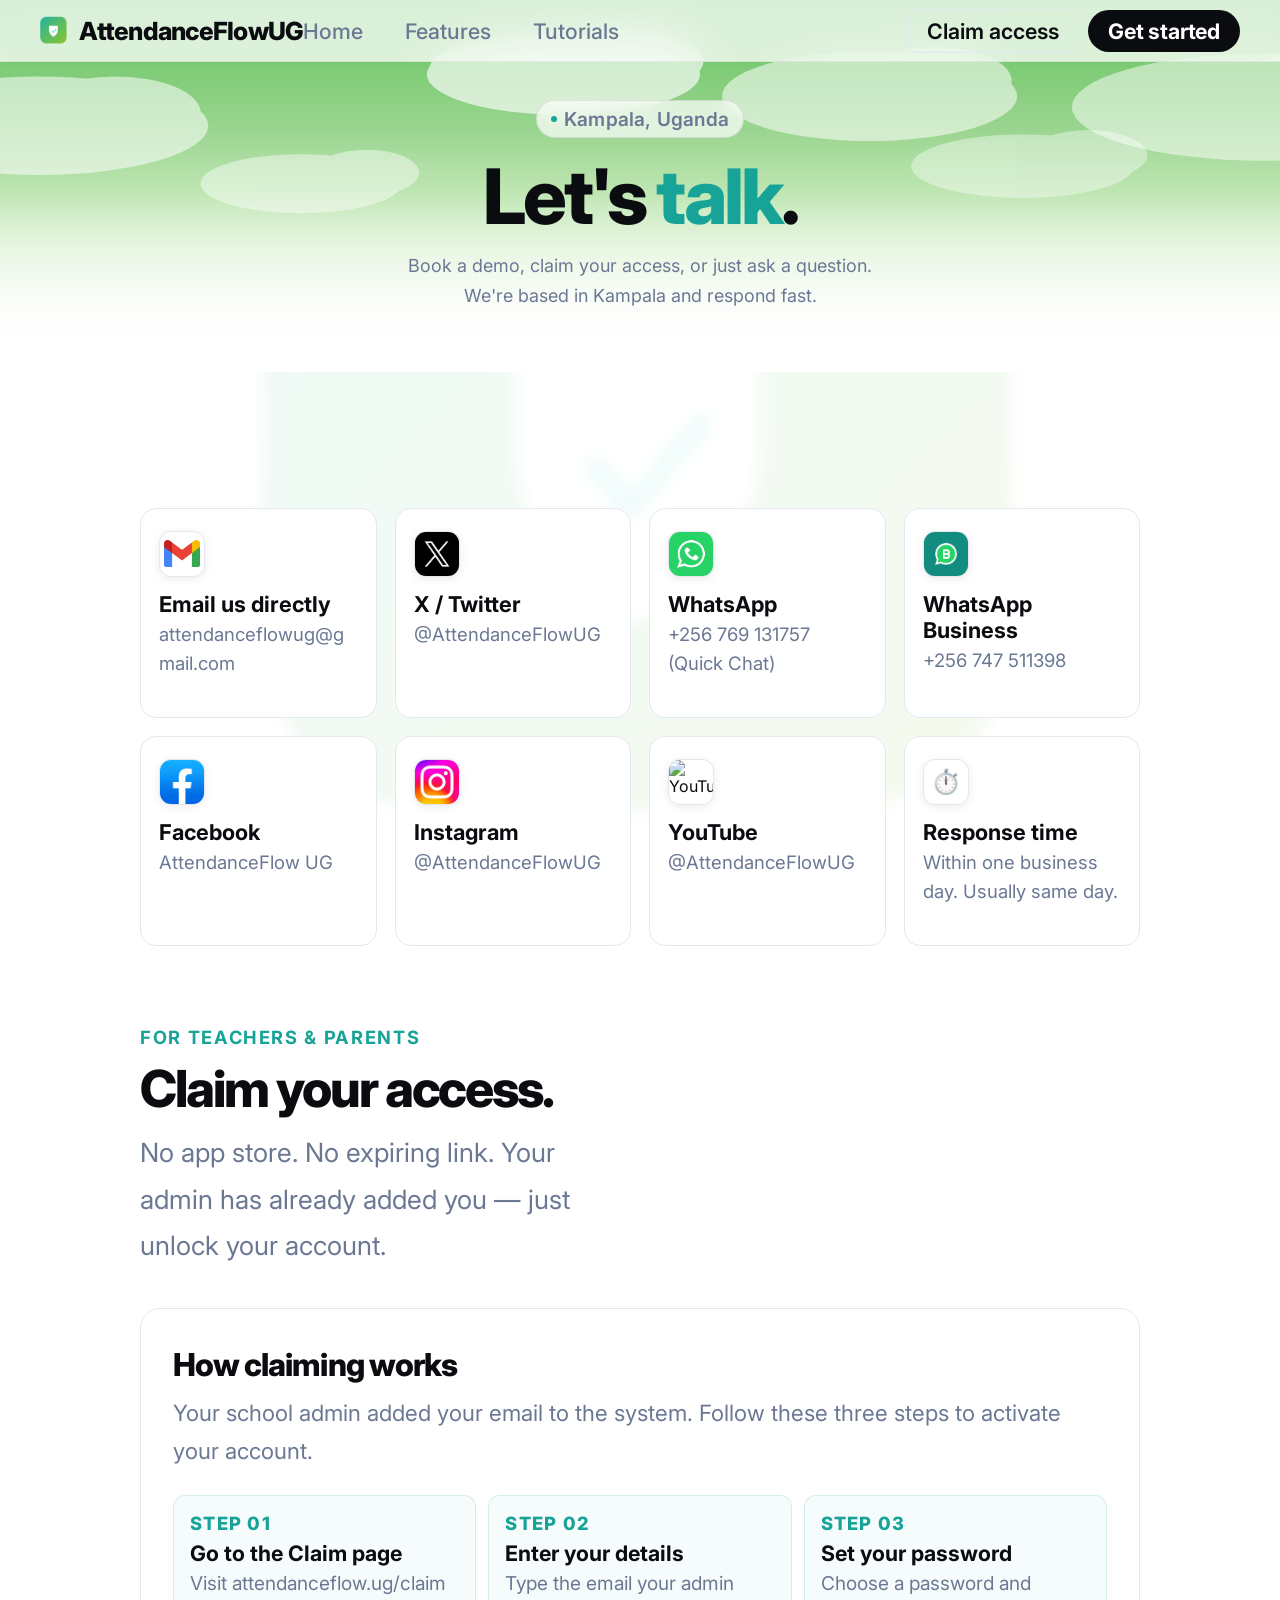
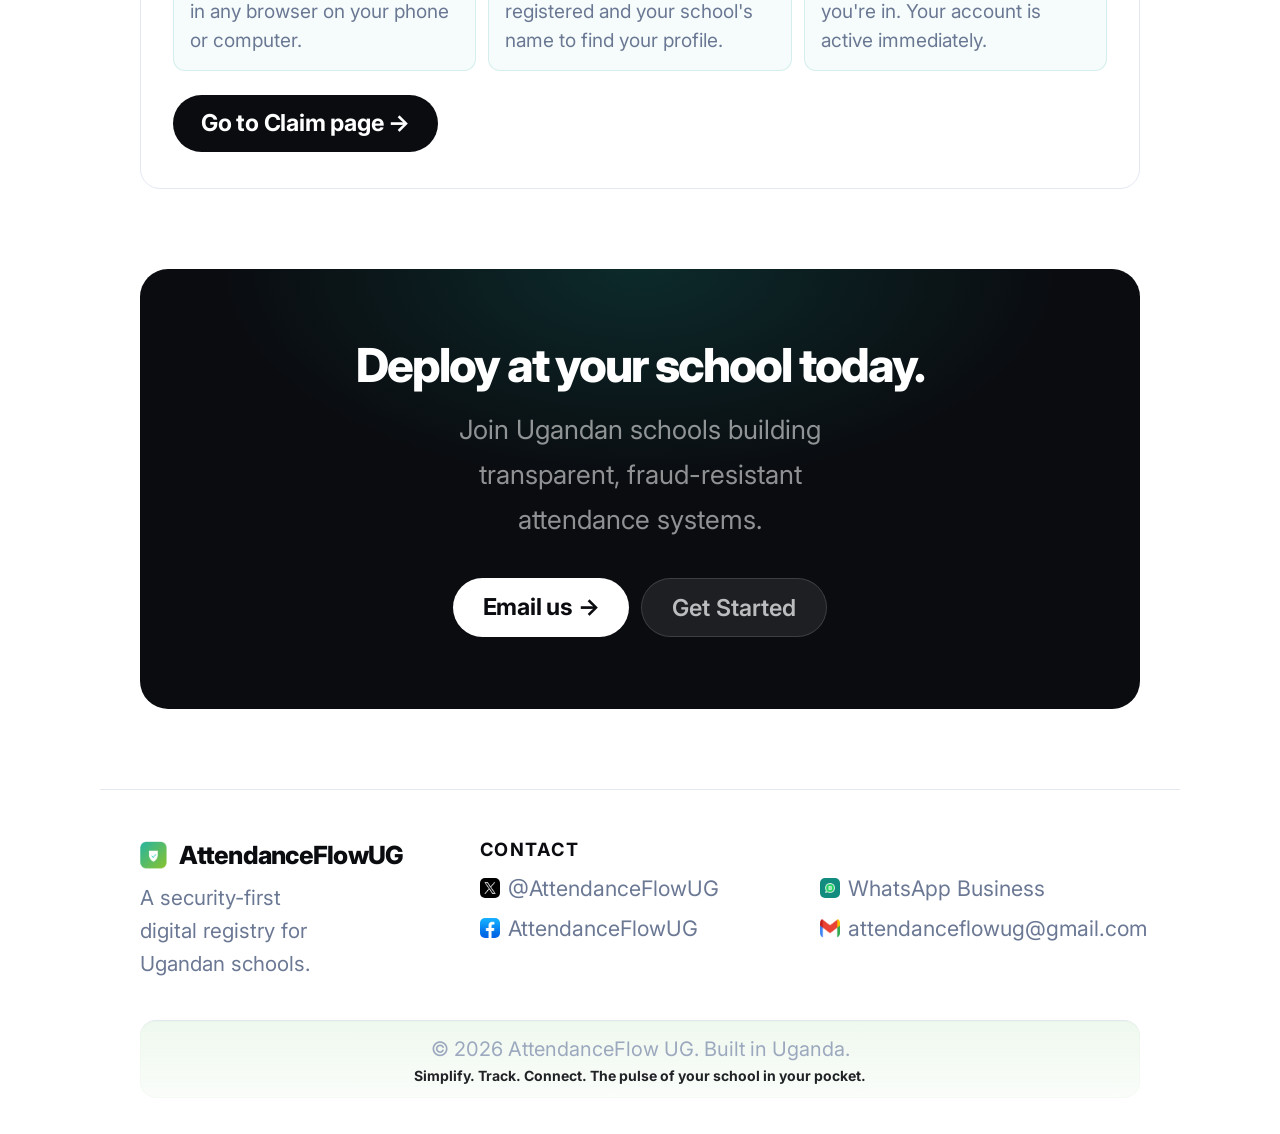
==== contact.html @ 2ee1188c "Initial website for GitHub Pages" ====
<!DOCTYPE html>
<html lang="en">

<head>
  <meta charset="UTF-8">
  <meta name="viewport" content="width=device-width, initial-scale=1.0">
  <title>Contact — AttendanceFlow UG</title>
  <link rel="icon" type="image/svg+xml" href="favicon.svg">
  <link rel="icon" type="image/x-icon" sizes="16x16" href="APP-LOGO 16 x 16.ico">
  <link rel="icon" type="image/x-icon" sizes="32x32" href="APP-LOGO 32 x 32.ico">
  <link rel="apple-touch-icon" sizes="128x128" href="APP-LOGO 128 x 128.ico">
  <link rel="stylesheet" href="shared.css">
  <style>
    /* Contact-specific */
    .contact-grid {
      display: block;
      margin-top: 56px;
      align-items: start;
    }

    .contact-card {
      border: 1px solid var(--border);
      border-radius: 20px;
      background: #fff;
      padding: 36px 32px;
    }

    .contact-card h3 {
      font-size: 31.6px;
      font-weight: 800;
      letter-spacing: -0.03em;
      color: var(--ink);
      margin-bottom: 10px
    }

    .contact-card p {
      font-size: 22.4px;
      color: var(--grey);
      line-height: 1.7;
      margin-bottom: 24px
    }

    /* Form */
    .form-group {
      display: flex;
      flex-direction: column;
      gap: 6px;
      margin-bottom: 16px
    }

    .form-label {
      font-size: 20px;
      font-weight: 700;
      color: var(--ink);
      letter-spacing: 0.01em
    }

    .form-input,
    .form-select,
    .form-textarea {
      font-family: 'Inter', sans-serif;
      font-size: 22.4px;
      color: var(--ink);
      padding: 11px 14px;
      border-radius: 10px;
      border: 1px solid var(--border);
      background: #fff;
      outline: none;
      transition: border-color .18s, box-shadow .18s;
      width: 100%;
    }

    .form-input:focus,
    .form-select:focus,
    .form-textarea:focus {
      border-color: var(--teal);
      box-shadow: 0 0 0 3px rgba(23, 163, 152, 0.1);
    }

    .form-textarea {
      resize: vertical;
      min-height: 110px;
      line-height: 1.6
    }

    .form-row {
      display: grid;
      grid-template-columns: 1fr 1fr;
      gap: 12px
    }

    .form-submit {
      width: 100%;
      font-family: 'Inter', sans-serif;
      font-size: 23.3px;
      font-weight: 700;
      color: #fff;
      padding: 13px;
      border-radius: 10px;
      background: var(--ink);
      border: none;
      cursor: pointer;
      transition: all .2s;
      margin-top: 4px;
      letter-spacing: -0.01em;
    }

    .form-submit:hover {
      background: var(--ink2);
      transform: translateY(-1px);
      box-shadow: 0 8px 24px rgba(10, 12, 16, 0.18)
    }

    /* Contact info cards */
    .info-stack {
      display: grid;
      grid-template-columns: repeat(4, minmax(0, 1fr));
      gap: 18px;
      align-items: stretch;
      width: 100%;
      max-width: 1200px;
    }

    .info-card {
      display: flex;
      flex-direction: column;
      align-items: flex-start;
      justify-content: flex-start;
      gap: 14px;
      border: 1px solid var(--border);
      border-radius: 16px;
      background: #fff;
      padding: 22px 18px 18px;
      min-height: 210px;
      height: 100%;
      transition: border-color .2s, transform .2s;
    }

    .info-card:hover {
      border-color: #c5cfe0;
      transform: translateY(-2px)
    }

    .info-icon {
      font-size: 36.5px;
      flex-shrink: 0
    }

    .info-title {
      font-size: clamp(18px, 1.7vw, 22px);
      font-weight: 700;
      color: var(--ink);
      margin-bottom: 3px;
      line-height: 1.2;
    }

    .info-val {
      font-size: clamp(17px, 1.45vw, 20px);
      color: var(--grey);
      line-height: 1.55;
      text-decoration: none;
      display: block;
      word-break: break-word;
    }

    .info-val:hover {
      color: var(--teal)
    }

    /* Smooth Rounded Modern Icons */
    .info-icon-box {
      width: 46px;
      height: 46px;
      border-radius: 12px;
      flex-shrink: 0;
      display: flex;
      align-items: center;
      justify-content: center;
      background: #ffffff;
      overflow: hidden;
      box-shadow: 0 2px 8px rgba(10, 12, 16, 0.08);
      border: 1px solid var(--border);
      transition: transform 0.2s cubic-bezier(0.16, 1, 0.3, 1), box-shadow 0.2s ease, border-color 0.2s ease;
    }

    .smooth-icon {
      width: 100%;
      height: 100%;
      object-fit: cover;
      display: block;
    }

    .smooth-icon-contain {
      width: 100%;
      height: 100%;
      object-fit: contain;
      padding: 4px;
      display: block;
    }

    .info-card:hover .info-icon-box {
      transform: translateY(-1px) scale(1.05);
      border-color: var(--teal);
      box-shadow: 0 4px 14px rgba(23, 163, 152, 0.18);
    }

    .footer-icon {
      width: 20px;
      height: 20px;
      border-radius: 5px;
      object-fit: cover;
      vertical-align: middle;
      display: inline-block;
    }

    .footer-col a,
    .footer-soc a {
      display: inline-flex;
      align-items: center;
      gap: 8px;
    }

    /* Role selector cards */
    .role-cards {
      display: grid;
      grid-template-columns: repeat(3, 1fr);
      gap: 10px;
      margin-bottom: 24px
    }

    .role-card {
      border: 1px solid var(--border);
      border-radius: 12px;
      background: #fff;
      padding: 16px;
      text-align: center;
      cursor: pointer;
      transition: border-color .18s, background .18s;
    }

    .role-card:hover,
    .role-card.selected {
      border-color: var(--teal);
      background: rgba(23, 163, 152, 0.05);
    }

    .role-card-icon {
      font-size: 36.5px;
      margin-bottom: 6px
    }

    .role-card-label {
      font-size: 19.1px;
      font-weight: 700;
      color: var(--ink)
    }

    /* Claim section */
    .claim-box {
      border: 1px solid var(--border);
      border-radius: 20px;
      background: #fff;
      padding: 36px 32px;
    }

    .claim-box h3 {
      font-size: 31.6px;
      font-weight: 800;
      letter-spacing: -0.03em;
      color: var(--ink);
      margin-bottom: 10px
    }

    .claim-box p {
      font-size: 22.4px;
      color: var(--grey);
      line-height: 1.7;
      margin-bottom: 24px
    }

    .claim-steps-row {
      display: grid;
      grid-template-columns: 1fr 1fr 1fr;
      gap: 12px;
      margin-bottom: 24px;
    }

    .claim-step {
      background: rgba(23, 163, 152, 0.04);
      border: 1px solid rgba(23, 163, 152, 0.15);
      border-radius: 12px;
      padding: 16px;
    }

    .cs-num {
      font-size: 18.3px;
      font-weight: 800;
      color: var(--teal);
      letter-spacing: 0.07em;
      margin-bottom: 6px
    }

    .cs-title {
      font-size: 21.4px;
      font-weight: 700;
      color: var(--ink);
      margin-bottom: 3px
    }

    .cs-desc {
      font-size: 19.1px;
      color: var(--grey);
      line-height: 1.5
    }

    @media(max-width:860px) {
      .contact-grid {
        grid-template-columns: 1fr
      }

      .info-stack {
        grid-template-columns: repeat(2, minmax(0, 1fr));
        gap: 12px;
      }

      .info-card {
        min-height: 170px;
      }

      .form-row {
        grid-template-columns: 1fr
      }

      .role-cards {
        grid-template-columns: 1fr 1fr 1fr
      }

      .claim-steps-row {
        grid-template-columns: 1fr
      }
    }
  </style>
</head>

<body>

  <!-- NAV -->
  <nav>
    <div class="site-nav">
      <a href="index.html" class="logo"><img src="APP-LOGO.png" alt="Logo" class="logo-img">AttendanceFlowUG</a>
      <button class="menu-toggle" type="button" data-page="Contact" aria-label="Toggle navigation"
        aria-expanded="false">
        <span class="menu-icon"><span></span></span>
        <span class="menu-label">Contact</span>
      </button>
      <div class="nav-panel">
        <div class="nav-links">
          <a href="index.html">Home</a>
          <a href="features.html">Features</a>
          <a href="tutorials.html">Tutorials</a>
        </div>
        <div class="nav-actions">
          <a href="https://studio--studio-3981360013-870a8.us-central1.hosted.app/claim-account" class="nav-ghost">Claim
            access</a>
          <a href="https://studio--studio-3981360013-870a8.us-central1.hosted.app/" class="nav-pill">Get started</a>
        </div>
      </div>
    </div>
  </nav>

  <!-- SKY HEADER -->
  <div class="page-sky-header">
    <div class="sky-bg"></div>
    <svg class="sky-clouds" viewBox="0 0 1440 340" preserveAspectRatio="xMidYMin slice"
      xmlns="http://www.w3.org/2000/svg">
      <g opacity=".55">
        <ellipse cx="170" cy="115" rx="155" ry="45" fill="#fff" />
        <ellipse cx="240" cy="103" rx="78" ry="33" fill="#fff" />
        <ellipse cx="110" cy="109" rx="68" ry="27" fill="#fff" />
      </g>
      <g opacity=".5">
        <ellipse cx="1290" cy="98" rx="175" ry="49" fill="#fff" />
        <ellipse cx="1350" cy="86" rx="88" ry="35" fill="#fff" />
        <ellipse cx="1210" cy="92" rx="78" ry="29" fill="#fff" />
      </g>
      <g opacity=".65">
        <ellipse cx="650" cy="68" rx="125" ry="37" fill="#fff" />
        <ellipse cx="710" cy="56" rx="68" ry="29" fill="#fff" />
        <ellipse cx="590" cy="62" rx="62" ry="25" fill="#fff" />
      </g>
      <g opacity=".55">
        <ellipse cx="930" cy="88" rx="135" ry="41" fill="#fff" />
        <ellipse cx="990" cy="74" rx="70" ry="31" fill="#fff" />
      </g>
      <g opacity=".45">
        <ellipse cx="410" cy="168" rx="92" ry="27" fill="#fff" />
        <ellipse cx="470" cy="158" rx="48" ry="21" fill="#fff" />
      </g>
      <g opacity=".4">
        <ellipse cx="1070" cy="152" rx="102" ry="29" fill="#fff" />
        <ellipse cx="1130" cy="142" rx="54" ry="23" fill="#fff" />
      </g>
    </svg>
    <div class="sky-fade"></div>

    <div class="badge" style="animation:fadeUp .6s ease both">
      <span class="badge-dot"></span>
      Kampala, Uganda
    </div>
    <h1 class="page-title" style="animation:fadeUp .6s .1s ease both">Let's <span>talk</span>.</h1>
    <p class="page-desc-text" style="animation:fadeUp .6s .18s ease both">
      Book a demo, claim your access, or just ask a question. We're based in Kampala and respond fast.
    </p>
  </div>

  <!-- CONTACT GRID -->
  <div id="form" class="section">
    <div class="contact-grid">

      <!-- INFO -->
      <div class="info-stack reveal d1">
        <div class="info-card">
          <div class="info-icon-box">
            <img src="Gmail(1).png" alt="Email" class="smooth-icon-contain">
          </div>
          <div>
            <div class="info-title">Email us directly</div>
            <a class="info-val" href="mailto:attendanceflowug@gmail.com">attendanceflowug@gmail.com</a>
          </div>
        </div>
        <div class="info-card">
          <div class="info-icon-box">
            <img src="X.png" alt="X / Twitter" class="smooth-icon">
          </div>
          <div>
            <div class="info-title">X / Twitter</div>
            <a class="info-val" href="https://x.com/AttendanceFlow" target="_blank" rel="noopener">@AttendanceFlowUG</a>
          </div>
        </div>
        <div class="info-card">
          <div class="info-icon-box">
            <img src="whatsapp.jpg" alt="WhatsApp" class="smooth-icon">
          </div>
          <div>
            <div class="info-title">WhatsApp</div>
            <a class="info-val" href="https://wa.me/256769131757" target="_blank" rel="noopener">+256 769 131757 (Quick
              Chat)</a>
          </div>
        </div>
        <div class="info-card">
          <div class="info-icon-box">
            <img src="whatsapp business.jpg" alt="WhatsApp Business" class="smooth-icon">
          </div>
          <div>
            <div class="info-title">WhatsApp Business</div>
            <a class="info-val" href="https://wa.me/256747511398" target="_blank" rel="noopener">+256 747 511398</a>
          </div>
        </div>
        <div class="info-card">
          <div class="info-icon-box">
            <img src="Facebook.jpg" alt="Facebook" class="smooth-icon">
          </div>
          <div>
            <div class="info-title">Facebook</div>
            <a class="info-val" href="https://www.facebook.com/profile.php?id=61588762336919" target="_blank"
              rel="noopener">AttendanceFlow UG</a>
          </div>
        </div>
        <div class="info-card">
          <div class="info-icon-box">
            <img src="Instagram.jpg" alt="Instagram" class="smooth-icon">
          </div>
          <div>
            <div class="info-title">Instagram</div>
            <a class="info-val" href="https://www.instagram.com/attendanceflowug/" target="_blank"
              rel="noopener">@AttendanceFlowUG</a>
          </div>
        </div>
        <div class="info-card">
          <div class="info-icon-box">
            <img src="Youtube.png" alt="YouTube" class="smooth-icon">
          </div>
          <div>
            <div class="info-title">YouTube</div>
            <a class="info-val" href="https://www.youtube.com/@AttendanceFlowUG" target="_blank"
              rel="noopener">@AttendanceFlowUG</a>
          </div>
        </div>
        <div class="info-card">
          <div class="info-icon-box" style="font-size:24px;">⏱️</div>
          <div>
            <div class="info-title">Response time</div>
            <span class="info-val">Within one business day. Usually same day.</span>
          </div>
        </div>
      </div>
    </div>
  </div>

  <!-- CLAIM ACCESS -->
  <div id="claim" class="section" style="padding-top:0">
    <p class="eyebrow reveal">For teachers & parents</p>
    <h2 class="reveal d1">Claim your access.</h2>
    <p class="section-body reveal d2">No app store. No expiring link. Your admin has already added you — just unlock
      your account.</p>

    <div class="claim-box reveal" style="margin-top:40px">
      <h3>How claiming works</h3>
      <p>Your school admin added your email to the system. Follow these three steps to activate your account.</p>
      <div class="claim-steps-row">
        <div class="claim-step">
          <div class="cs-num">STEP 01</div>
          <div class="cs-title">Go to the Claim page</div>
          <div class="cs-desc">Visit attendanceflow.ug/claim in any browser on your phone or computer.</div>
        </div>
        <div class="claim-step">
          <div class="cs-num">STEP 02</div>
          <div class="cs-title">Enter your details</div>
          <div class="cs-desc">Type the email your admin registered and your school's name to find your profile.</div>
        </div>
        <div class="claim-step">
          <div class="cs-num">STEP 03</div>
          <div class="cs-title">Set your password</div>
          <div class="cs-desc">Choose a password and you're in. Your account is active immediately.</div>
        </div>
      </div>
      <div style="display:flex;gap:12px;flex-wrap:wrap">
        <a href="https://studio--studio-3981360013-870a8.us-central1.hosted.app/claim-account" class="btn-dark">Go to
          Claim page →</a>
        <a href="tutorials.html" class="btn-light">Watch the tutorial</a>
      </div>
    </div>
  </div>

  <!-- CTA -->
  <div class="cta-wrap reveal">
    <div class="cta-box">
      <h2>Deploy at your school today.</h2>
      <p>Join Ugandan schools building transparent, fraud-resistant attendance systems.</p>
      <div class="cta-btns">
        <a href="mailto:attendanceflowug@gmail.com" class="cta-btn-p">Email us →</a>
        <a href="https://studio--studio-3981360013-870a8.us-central1.hosted.app/" class="cta-btn-g">Get Started</a>
      </div>
    </div>
  </div>

  <!-- FOOTER -->
  <footer>
    <div class="footer-top">
      <div class="footer-brand">
        <div class="logo-f"><img src="APP-LOGO.png" alt="Logo" class="logo-img">AttendanceFlowUG</div>
        <p>A security-first digital registry for Ugandan schools.</p>
      </div>
      <div class="footer-links">
        <div class="footer-col">
          <h4>Contact</h4>
          <a href="https://x.com" target="_blank" rel="noopener"><img src="X.png" alt="X" class="footer-icon">
            @AttendanceFlowUG</a>
          <a href="https://wa.me/256747511398" target="_blank" rel="noopener"><img src="whatsapp business.jpg"
              alt="WhatsApp Business" class="footer-icon"> WhatsApp Business</a>
          <a href="https://facebook.com" target="_blank" rel="noopener"><img src="Facebook.jpg" alt="Facebook"
              class="footer-icon"> AttendanceFlowUG</a>
          <a href="mailto:attendanceflowug@gmail.com"><img src="Gmail(1).png" alt="Email" class="footer-icon">
            attendanceflowug@gmail.com</a>
        </div>
      </div>
    </div>
    <div class="footer-bottom">
      <div class="footer-copy">© 2026 AttendanceFlow UG. Built in Uganda.</div>
      <div class="footer-copy footer-copy-tagline">Simplify. Track. Connect. The pulse of your school in your pocket.
      </div>
    </div>
  </footer>

  <script>
    const els = document.querySelectorAll('.reveal');
    const obs = new IntersectionObserver(e => e.forEach(el => { if (el.isIntersecting) el.target.classList.add('in'); }), { threshold: 0.1 });
    els.forEach(el => obs.observe(el));

    function selectRole(el) {
      document.querySelectorAll('.role-card').forEach(c => c.classList.remove('selected'));
      el.classList.add('selected');
    }

    document.querySelectorAll('.menu-toggle').forEach((button) => {
      const label = button.querySelector('.menu-label');
      const pageName = button.dataset.page || 'Menu';
      if (label) label.textContent = pageName;

      button.addEventListener('click', () => {
        const nav = button.closest('.site-nav');
        const isOpen = nav.classList.toggle('open');
        button.setAttribute('aria-expanded', String(isOpen));
      });
    });

    document.querySelectorAll('.nav-links a, .nav-actions a').forEach((link) => {
      link.addEventListener('click', () => {
        const nav = link.closest('.site-nav');
        if (nav) {
          nav.classList.remove('open');
          const toggle = nav.querySelector('.menu-toggle');
          if (toggle) toggle.setAttribute('aria-expanded', 'false');
        }
      });
    });

    const mobileScrollTag = document.querySelector('.mobile-scroll-tag');
    if (mobileScrollTag) {
      let lastScrollY = window.scrollY;

      const updateTag = () => {
        const currentY = window.scrollY;
        const goingDown = currentY > lastScrollY;
        const distance = Math.min(Math.max((currentY / (document.body.scrollHeight - window.innerHeight)) * 1.4, 0), 1);
        const opacity = goingDown ? Math.min(distance * 1.5, 1) : Math.max(1 - distance * 1.4, 0);
        mobileScrollTag.style.opacity = opacity;
        mobileScrollTag.style.transform = `translateX(-50%) translateY(${goingDown ? 8 : -8}px)`;
        lastScrollY = currentY;
      };

      updateTag();
      window.addEventListener('scroll', updateTag, { passive: true });
    }
  </script>
  <div class="mobile-scroll-tag">AttendanceFlowUG — Simplify school attendance</div>
</body>

</html>
---- shared.css ----
@import url('https://fonts.googleapis.com/css2?family=Inter:ital,wght@0,300;0,400;0,500;0,600;0,700;0,800;0,900;1,300;1,400&display=swap');

*,
*::before,
*::after {
  box-sizing: border-box;
  margin: 0;
  padding: 0
}

:root {
  --white: #FFFFFF;
  --ink: #0A0C10;
  --ink2: #1C2230;
  --grey: #6B7894;
  --grey2: #9BA8BE;
  --teal: #17a398;
  --teal-l: #1ABFB3;
  --border: #E2E8F0;
  --card-bg: rgba(255, 255, 255, 0.82);
}

html {
  scroll-behavior: smooth
}

body {
  position: relative;
  z-index: 0;
  font-family: 'Inter', sans-serif;
  background: var(--white);
  color: var(--ink);
  overflow-x: hidden;
  -webkit-font-smoothing: antialiased;
}

/* ── NAV ── */
nav {
  position: fixed;
  top: 0;
  left: 0;
  right: 0;
  z-index: 200;
  height: 62px;
  display: flex;
  align-items: center;
  justify-content: space-between;
  padding: 0 40px;
  background: rgba(255, 255, 255, 0.75);
  backdrop-filter: blur(20px);
  -webkit-backdrop-filter: blur(20px);
  border-bottom: 1px solid rgba(0, 0, 0, 0.06);
}

.site-nav {
  display: flex;
  align-items: center;
  justify-content: space-between;
  width: 100%;
}

.nav-panel {
  display: flex;
  align-items: center;
  justify-content: space-between;
  flex: 1;
  gap: 48px;
}

.menu-toggle {
  display: none;
  width: 42px;
  height: 42px;
  border: 1px solid var(--border);
  background: rgba(255, 255, 255, 0.8);
  border-radius: 10px;
  align-items: center;
  justify-content: center;
  cursor: pointer;
  padding: 0;
  color: var(--ink);
}

.menu-icon {
  display: flex;
  flex-direction: column;
  justify-content: center;
  width: 18px;
  height: 14px;
  position: relative;
}

.menu-icon span,
.menu-icon::before,
.menu-icon::after {
  content: "";
  display: block;
  width: 100%;
  height: 2px;
  background: var(--ink);
  border-radius: 2px;
  position: absolute;
  left: 0;
  transition: all .2s ease;
}

.menu-icon::before {
  top: 0;
}

.menu-icon span {
  top: 6px;
}

.menu-icon::after {
  bottom: 0;
}

.site-nav.open .menu-icon::before {
  transform: rotate(45deg);
  top: 6px;
}

.site-nav.open .menu-icon span {
  opacity: 0;
}

.site-nav.open .menu-icon::after {
  transform: rotate(-45deg);
  bottom: 6px;
}

.menu-label {
  display: none;
}

.logo {
  display: flex;
  align-items: center;
  gap: 12px;
  font-size: 25px;
  font-weight: 800;
  letter-spacing: -0.03em;
  color: var(--ink);
  text-decoration: none
}

.logo em {
  color: var(--teal);
  font-style: normal
}

.nav-links {
  display: flex;
  gap: 42px
}

.nav-links a {
  font-size: 21.4px;
  font-weight: 500;
  color: var(--grey);
  text-decoration: none;
  transition: color .18s;
}

.nav-links a:hover {
  color: var(--ink)
}

.nav-links a.active {
  color: var(--ink);
  font-weight: 600
}

.nav-actions {
  display: flex;
  gap: 10px;
  align-items: center
}

.nav-ghost {
  font-size: 21.4px;
  font-weight: 600;
  color: var(--ink);
  padding: 8px 18px;
  border-radius: 8px;
  border: 1px solid var(--border);
  background: transparent;
  text-decoration: none;
  cursor: pointer;
  transition: border-color .18s;
}

.nav-ghost:hover {
  border-color: #b0bcd0
}

.nav-pill {
  font-size: 21.4px;
  font-weight: 700;
  color: #fff;
  padding: 8px 20px;
  border-radius: 100px;
  background: var(--ink);
  border: none;
  cursor: pointer;
  text-decoration: none;
  transition: background .18s, transform .18s;
  letter-spacing: -0.01em;
}

.nav-pill:hover {
  background: var(--ink2);
  transform: translateY(-1px)
}

/* ── SKY HERO HEADER (used on all pages) ── */
.page-sky-header {
  min-height: 340px;
  display: flex;
  flex-direction: column;
  align-items: center;
  justify-content: flex-end;
  padding: 100px 40px 60px;
  position: relative;
  overflow: hidden;
  text-align: center;
}

.page-sky-header.tall {
  min-height: 100vh;
  justify-content: center;
  padding-bottom: 0
}

.sky-bg {
  position: absolute;
  inset: 0;
  background: linear-gradient(180deg,
      #63be5b 0%,
      #7ecb75 18%,
      #9ad590 35%,
      #bfe6b3 52%,
      #dff3d7 68%,
      #f4faf1 82%,
      #FFFFFF 100%);
  z-index: 0;
}

.sky-clouds {
  position: absolute;
  inset: 0;
  z-index: 1;
  pointer-events: none;
  width: 100%;
  height: 100%;
}

.sky-fade {
  position: absolute;
  bottom: 0;
  left: 0;
  right: 0;
  height: 180px;
  background: linear-gradient(to bottom, transparent, #fff);
  z-index: 5;
  pointer-events: none;
}

/* ── SHARED BADGE ── */
.badge {
  display: inline-flex;
  align-items: center;
  gap: 7px;
  background: rgba(255, 255, 255, 0.7);
  border: 1px solid rgba(0, 0, 0, 0.09);
  backdrop-filter: blur(10px);
  padding: 6px 14px;
  border-radius: 100px;
  font-size: 19.1px;
  font-weight: 600;
  color: var(--grey);
  letter-spacing: 0.01em;
  margin-bottom: 20px;
  position: relative;
  z-index: 10;
}

.badge-dot {
  width: 6px;
  height: 6px;
  border-radius: 50%;
  background: var(--teal);
  animation: blink 2.2s ease-in-out infinite;
}

@keyframes blink {

  0%,
  100% {
    opacity: 1
  }

  50% {
    opacity: .3
  }
}

/* Page title in sky header */
.page-title {
  font-size: clamp(40.4px, 6.4vw, 76.5px);
  font-weight: 800;
  letter-spacing: -0.04em;
  line-height: 1.0;
  color: var(--ink);
  margin-bottom: 16px;
  position: relative;
  z-index: 10;
}

.page-title span {
  color: var(--teal)
}

.page-desc-text {
  font-size: clamp(14.9px, 1.6vw, 18px);
  font-weight: 400;
  color: var(--grey);
  line-height: 1.7;
  max-width: 480px;
  margin: 0 auto;
  position: relative;
  z-index: 10;
}

/* ── BUTTONS ── */
.btn-dark {
  font-size: 23.3px;
  font-weight: 700;
  color: #fff;
  padding: 13px 28px;
  border-radius: 100px;
  background: var(--ink);
  border: none;
  cursor: pointer;
  text-decoration: none;
  transition: all .2s;
  letter-spacing: -0.01em;
  display: inline-block;
}

.btn-dark:hover {
  background: var(--ink2);
  transform: translateY(-2px);
  box-shadow: 0 10px 30px rgba(10, 12, 16, 0.18)
}

.btn-light {
  font-size: 23.3px;
  font-weight: 600;
  color: var(--ink);
  padding: 13px 28px;
  border-radius: 100px;
  background: rgba(255, 255, 255, 0.8);
  border: 1px solid rgba(0, 0, 0, 0.1);
  cursor: pointer;
  text-decoration: none;
  transition: all .2s;
  display: inline-block;
  backdrop-filter: blur(8px);
}

.btn-light:hover {
  background: #fff;
  border-color: rgba(0, 0, 0, 0.18);
  transform: translateY(-1px)
}

/* ── SECTIONS ── */
.section {
  max-width: 1080px;
  margin: 0 auto;
  padding: 80px 40px
}

.section-sm {
  padding-top: 0
}

.eyebrow {
  font-size: 18.3px;
  font-weight: 700;
  letter-spacing: 0.09em;
  color: var(--teal);
  text-transform: uppercase;
  margin-bottom: 14px;
}

.section h2 {
  font-size: clamp(31.9px, 4.2vw, 51px);
  font-weight: 800;
  letter-spacing: -0.04em;
  line-height: 1.05;
  color: var(--ink);
  margin-bottom: 14px;
}

.section-body {
  position: relative;
  z-index: 0;
  font-size: 26.5px;
  font-weight: 400;
  color: var(--grey);
  line-height: 1.75;
  max-width: 460px;
}

/* ── PORTAL CARDS ── */
.portals-grid {
  display: grid;
  grid-template-columns: 1fr 1fr;
  gap: 14px;
  margin-top: 56px
}

.portal-card {
  border: 1px solid var(--border);
  border-radius: 20px;
  background: #fff;
  padding: 36px 32px;
  position: relative;
  overflow: hidden;
  transition: border-color .25s, transform .25s, box-shadow .25s;
}

.portal-card:hover {
  border-color: #c5cfe0;
  transform: translateY(-4px);
  box-shadow: 0 12px 40px rgba(0, 0, 0, 0.07)
}

.portal-card.wide {
  grid-column: span 2
}

.pc-tag {
  display: inline-block;
  font-size: 16.6px;
  font-weight: 700;
  letter-spacing: 0.07em;
  text-transform: uppercase;
  color: var(--teal);
  background: rgba(23, 163, 152, 0.08);
  padding: 4px 10px;
  border-radius: 6px;
  margin-bottom: 18px;
}

.portal-card h3 {
  font-size: 34.9px;
  font-weight: 800;
  letter-spacing: -0.03em;
  color: var(--ink);
  margin-bottom: 10px
}

.portal-card p {
  font-size: 22.4px;
  color: var(--grey);
  line-height: 1.7;
  max-width: 380px
}

.feat-list {
  margin-top: 20px;
  display: flex;
  flex-direction: column;
  gap: 9px
}

.feat {
  display: flex;
  align-items: flex-start;
  gap: 10px;
  font-size: 20.7px;
  color: var(--grey);
  line-height: 1.55
}

.feat-bullet {
  width: 5px;
  height: 5px;
  border-radius: 50%;
  background: var(--teal);
  flex-shrink: 0;
  margin-top: 5px
}

/* Inline card mock */
.card-mock {
  margin-top: 24px;
  border: 1px solid var(--border);
  border-radius: 14px;
  overflow: hidden
}

.mock-row {
  display: flex;
  align-items: center;
  justify-content: space-between;
  padding: 11px 16px;
  border-bottom: 1px solid var(--border);
  font-size: 20px
}

.mock-row:last-child {
  border-bottom: none
}

.mock-name {
  font-weight: 600;
  color: var(--ink)
}

.mock-meta {
  font-size: 16.6px;
  color: var(--grey2);
  margin-top: 1px
}

.mock-btn {
  font-size: 16.6px;
  font-weight: 700;
  padding: 5px 12px;
  border-radius: 100px;
  background: rgba(23, 163, 152, 0.1);
  color: var(--teal);
  border: none;
  letter-spacing: 0.02em
}

.mock-tag {
  font-size: 16.6px;
  font-weight: 700;
  padding: 4px 10px;
  border-radius: 100px;
  letter-spacing: 0.03em
}

.mt-p {
  background: rgba(34, 197, 94, 0.1);
  color: #16a34a
}

.mt-l {
  background: rgba(234, 179, 8, 0.1);
  color: #ca8a04
}

.mt-a {
  background: rgba(239, 68, 68, 0.1);
  color: #dc2626
}

/* ── FLOW ── */
.flow-steps {
  display: grid;
  grid-template-columns: 1fr auto 1fr auto 1fr;
  gap: 0;
  align-items: center;
  margin-top: 56px
}

.flow-node {
  border: 1px solid var(--border);
  border-radius: 18px;
  background: #fff;
  padding: 28px 24px;
  transition: border-color .25s, transform .25s
}

.flow-node:hover {
  border-color: #c5cfe0;
  transform: translateY(-4px)
}

.fn-num {
  font-size: 18.3px;
  font-weight: 700;
  color: var(--teal);
  letter-spacing: 0.08em;
  text-transform: uppercase;
  margin-bottom: 12px
}

.fn-icon {
  font-size: 43.2px;
  margin-bottom: 12px
}

.fn-title {
  font-size: 26.5px;
  font-weight: 800;
  letter-spacing: -0.02em;
  color: var(--ink);
  margin-bottom: 8px
}

.fn-desc {
  font-size: 20.7px;
  color: var(--grey);
  line-height: 1.6
}

.flow-arrow {
  text-align: center;
  padding: 0 20px;
  color: var(--grey2);
  font-size: 29.8px;
  animation: arrowPulse 2s ease-in-out infinite
}

@keyframes arrowPulse {

  0%,
  100% {
    opacity: .4;
    transform: translateX(0)
  }

  50% {
    opacity: 1;
    transform: translateX(4px)
  }
}

/* ── TECH CARDS ── */
.tech-grid {
  display: grid;
  grid-template-columns: repeat(3, 1fr);
  gap: 14px;
  margin-top: 56px
}

.tech-card {
  border: 1px solid var(--border);
  border-radius: 18px;
  background: #fff;
  padding: 32px 28px;
  transition: border-color .25s, transform .25s, box-shadow .25s
}

.tech-card:hover {
  border-color: #c5cfe0;
  transform: translateY(-4px);
  box-shadow: 0 12px 40px rgba(0, 0, 0, 0.06)
}

.tech-num {
  font-size: 18.3px;
  font-weight: 700;
  color: var(--grey2);
  letter-spacing: 0.09em;
  text-transform: uppercase;
  margin-bottom: 20px
}

.tech-card h3 {
  font-size: 29.8px;
  font-weight: 800;
  letter-spacing: -0.03em;
  color: var(--ink);
  margin-bottom: 10px
}

.tech-card p {
  font-size: 21.4px;
  color: var(--grey);
  line-height: 1.7
}

/* ── SECURITY ── */
.sec-grid {
  display: grid;
  grid-template-columns: 1fr 1fr;
  gap: 14px;
  margin-top: 56px;
  align-items: start
}

.sec-steps {
  border: 1px solid var(--border);
  border-radius: 20px;
  background: #fff;
  overflow: hidden
}

.sec-step {
  display: flex;
  gap: 20px;
  padding: 28px;
  border-bottom: 1px solid var(--border)
}

.sec-step:last-child {
  border-bottom: none
}

.sec-n {
  font-size: 20px;
  font-weight: 800;
  color: var(--teal);
  flex-shrink: 0;
  width: 24px;
  padding-top: 1px
}

.sec-step-title {
  font-size: 23.3px;
  font-weight: 700;
  color: var(--ink);
  margin-bottom: 5px
}

.sec-step-desc {
  font-size: 20.7px;
  color: var(--grey);
  line-height: 1.6
}

.sec-pills {
  display: flex;
  flex-direction: column;
  gap: 12px
}

.sec-pill {
  display: flex;
  align-items: flex-start;
  gap: 14px;
  border: 1px solid var(--border);
  border-radius: 16px;
  background: #fff;
  padding: 20px;
  transition: border-color .2s, transform .2s
}

.sec-pill:hover {
  border-color: #c5cfe0;
  transform: translateY(-2px)
}

.sp-icon {
  font-size: 33.1px;
  flex-shrink: 0;
  padding-top: 1px
}

.sp-title {
  font-size: 22.4px;
  font-weight: 700;
  color: var(--ink);
  margin-bottom: 3px
}

.sp-desc {
  font-size: 19.1px;
  color: var(--grey);
  line-height: 1.55
}

/* ── CTA BOX ── */
.cta-wrap {
  max-width: 1080px;
  margin: 0 auto;
  padding: 0 40px 80px
}

.cta-box {
  border-radius: 28px;
  background: var(--ink);
  padding: 72px 60px;
  text-align: center;
  position: relative;
  overflow: hidden
}

.cta-box::before {
  content: '';
  position: absolute;
  inset: 0;
  background: radial-gradient(ellipse 60% 70% at 50% 0%, rgba(23, 163, 152, 0.2) 0%, transparent 70%);
  pointer-events: none
}

.cta-box h2 {
  font-size: clamp(29.8px, 4.2vw, 46.8px);
  font-weight: 800;
  letter-spacing: -0.04em;
  color: #fff;
  line-height: 1.05;
  margin-bottom: 16px;
  position: relative;
  z-index: 1
}

.cta-box p {
  font-size: 26.5px;
  color: rgba(255, 255, 255, 0.55);
  line-height: 1.7;
  max-width: 440px;
  margin: 0 auto 36px;
  position: relative;
  z-index: 1
}

.cta-btns {
  display: flex;
  gap: 12px;
  justify-content: center;
  flex-wrap: wrap;
  position: relative;
  z-index: 1
}

.cta-btn-p {
  font-size: 23.3px;
  font-weight: 700;
  color: var(--ink);
  padding: 14px 30px;
  border-radius: 100px;
  background: #fff;
  border: none;
  cursor: pointer;
  text-decoration: none;
  transition: all .2s;
  letter-spacing: -0.01em
}

.cta-btn-p:hover {
  transform: translateY(-2px);
  box-shadow: 0 10px 30px rgba(255, 255, 255, 0.2)
}

.cta-btn-g {
  font-size: 23.3px;
  font-weight: 600;
  color: rgba(255, 255, 255, 0.7);
  padding: 14px 30px;
  border-radius: 100px;
  background: rgba(255, 255, 255, 0.08);
  border: 1px solid rgba(255, 255, 255, 0.14);
  cursor: pointer;
  text-decoration: none;
  transition: all .2s
}

.cta-btn-g:hover {
  background: rgba(255, 255, 255, 0.14);
  color: #fff;
  transform: translateY(-1px)
}

/* ── FOOTER ── */
footer {
  border-top: 1px solid var(--border);
  padding: 48px 40px 36px;
  max-width: 1080px;
  margin: 0 auto
}

.footer-top {
  display: flex;
  justify-content: space-between;
  align-items: flex-start;
  gap: 40px;
  margin-bottom: 40px
}

.footer-brand .logo-f {
  display: flex;
  align-items: center;
  gap: 12px;
  font-size: 25px;
  font-weight: 800;
  letter-spacing: -0.03em;
  color: var(--ink);
  margin-bottom: 8px
}

.footer-brand .logo-f em {
  color: var(--teal);
  font-style: normal
}

.footer-brand p {
  font-size: 20.7px;
  color: var(--grey);
  line-height: 1.6;
  max-width: 200px
}

.footer-links {
  display: flex;
  gap: 56px;
  width: 100%;
  justify-content: flex-end;
}

.footer-col {
  display: grid;
  grid-template-columns: repeat(2, minmax(220px, 1fr));
  gap: 12px 20px;
  width: min(100%, 660px);
}

.footer-col h4 {
  grid-column: 1 / -1;
  font-size: 18.3px;
  font-weight: 700;
  letter-spacing: 0.08em;
  color: var(--ink);
  text-transform: uppercase;
  margin-bottom: 2px
}

.footer-col a {
  display: flex;
  align-items: center;
  gap: 8px;
  font-size: 21.4px;
  color: var(--grey);
  text-decoration: none;
  transition: color .18s;
  min-height: 28px;
}

.footer-col a:hover {
  color: var(--ink)
}

.footer-bottom {
  border-top: 1px solid var(--border);
  padding-top: 24px;
  display: flex;
  flex-direction: column;
  align-items: center;
  gap: 6px;
  text-align: center;
  background: linear-gradient(180deg, rgba(100, 190, 92, 0.10), rgba(100, 190, 92, 0.03));
  border-radius: 16px;
  padding: 16px 18px 14px;
  box-shadow: inset 0 0 0 1px rgba(100, 190, 92, 0.04);
}

.footer-copy {
  font-size: 20px;
  color: var(--grey2)
}

.footer-copy-tagline {
  font-size: 14px;
  opacity: 0.9;
  color: #0a0c10;
  font-weight: 700;
}

.footer-soc {
  display: flex;
  gap: 20px;
  flex-wrap: wrap
}

.footer-soc a {
  display: inline-flex;
  align-items: center;
  gap: 8px;
  font-size: 20px;
  color: var(--grey2);
  text-decoration: none;
  transition: color .18s
}

.footer-soc a:hover {
  color: var(--teal)
}

.footer-icon {
  width: 20px;
  height: 20px;
  border-radius: 5px;
  object-fit: cover;
  flex-shrink: 0;
  display: inline-block
}

/* ── REVEAL ── */
.reveal {
  opacity: 0;
  transform: translateY(24px);
  transition: opacity .6s ease, transform .6s ease
}

.reveal.in {
  opacity: 1;
  transform: translateY(0)
}

.mobile-scroll-tag {
  display: none;
}

.d1 {
  transition-delay: .1s
}

.d2 {
  transition-delay: .2s
}

.d3 {
  transition-delay: .3s
}

/* ── KEYFRAMES ── */
@keyframes fadeUp {
  from {
    opacity: 0;
    transform: translateY(22px)
  }

  to {
    opacity: 1;
    transform: translateY(0)
  }
}

/* ── MOBILE ── */
@media(max-width:860px) {
  nav {
    min-height: 62px;
    height: auto;
    padding: 12px 20px;
    flex-wrap: wrap;
    row-gap: 8px;
  }

  .site-nav {
    flex-wrap: wrap;
    align-items: center;
  }

  .nav-panel {
    display: none;
    width: 100%;
    flex-direction: column;
    align-items: stretch;
    gap: 12px;
    padding-top: 8px;
  }

  .site-nav.open {
    position: fixed;
    left: 18px;
    right: 18px;
    top: 18px;
    height: 52vh;
    min-height: 320px;
    display: flex;
    flex-wrap: nowrap;
    flex-direction: column;
    align-items: flex-start;
    justify-content: flex-start;
    padding: 18px 18px 22px;
    background: rgba(245, 247, 244, 0.95);
    backdrop-filter: blur(12px);
    -webkit-backdrop-filter: blur(12px);
    border: 1px solid rgba(15, 23, 42, 0.06);
    border-radius: 22px;
    box-shadow: 0 18px 40px rgba(15, 23, 42, 0.12);
    z-index: 210;
  }

  .site-nav.open .nav-panel {
    display: flex;
    width: 100%;
    flex: 1;
    flex-direction: column;
    align-items: flex-start;
    padding-top: 12px;
  }

  .logo {
    font-size: 20px;
    gap: 8px;
  }

  .site-nav.open .logo {
    flex: 1;
    font-size: 22px;
    font-weight: 800;
    max-width: 200px;
  }

  .menu-toggle {
    display: inline-flex;
    align-items: center;
    gap: 8px;
    margin-left: auto;
    width: auto;
    padding: 0 14px;
    min-width: 118px;
    justify-content: center;
    background: rgba(255, 255, 255, 0.92);
    border-radius: 14px;
    border: 1px solid rgba(15, 23, 42, 0.08);
    box-shadow: 0 2px 12px rgba(15, 23, 42, 0.06);
  }

  .menu-label {
    display: inline-block;
    font-size: 14px;
    font-weight: 700;
    letter-spacing: -0.02em;
    color: var(--ink);
    line-height: 1;
  }

  .site-nav.open .menu-toggle {
    position: absolute;
    top: 18px;
    right: 18px;
    min-width: 128px;
    padding: 0 14px;
    background: rgba(255, 255, 255, 0.78);
    order: 1;
    margin-left: 0;
    align-self: auto;
  }

  .site-nav.open .menu-label {
    font-size: 18px;
    font-weight: 600;
  }

  .nav-links {
    display: flex;
    flex-direction: column;
    gap: 6px;
    width: 100%;
    padding-top: 4px;
  }

  .site-nav.open .nav-links {
    width: 100%;
    gap: 10px;
    margin-top: 62px;
    padding-top: 0;
    align-items: flex-start;
  }

  .nav-links a {
    font-size: 18px;
    width: 100%;
    padding: 8px 0;
  }

  .site-nav.open .nav-links a {
    font-size: clamp(20px, 4.8vw, 30px);
    font-weight: 500;
    line-height: 1.15;
    letter-spacing: -0.04em;
    color: var(--ink);
    padding: 4px 0;
    text-align: left;
    width: auto;
  }

  .nav-actions {
    display: flex;
    flex-direction: column;
    align-items: stretch;
    gap: 12px;
    width: 100%;
    margin-left: 0;
    margin-top: 18px;
  }

  .nav-ghost,
  .nav-pill {
    font-size: 15.5px;
    padding: 10px 12px;
    width: 100%;
    text-align: center;
  }

  .site-nav.open .nav-ghost,
  .site-nav.open .nav-pill {
    font-size: 20px;
    font-weight: 700;
    padding: 16px 18px;
    border-radius: 14px;
  }

  .page-sky-header {
    padding: 90px 20px 50px
  }

  .mobile-scroll-tag {
    position: fixed;
    left: 50%;
    bottom: 16px;
    transform: translateX(-50%) translateY(8px);
    display: block;
    width: calc(100% - 32px);
    max-width: 360px;
    padding: 10px 16px;
    border-radius: 999px;
    background: linear-gradient(90deg, rgba(100, 190, 92, 0.96), rgba(40, 168, 125, 0.96));
    color: #fff;
    font-size: 12px;
    font-weight: 700;
    letter-spacing: 0.08em;
    text-transform: uppercase;
    text-align: center;
    box-shadow: 0 18px 42px rgba(18, 108, 64, 0.28);
    opacity: 0;
    pointer-events: none;
    z-index: 50;
    transition: opacity 0.25s ease, transform 0.25s ease;
  }

  .badge {
    font-size: 14px;
    padding: 6px 12px;
  }

  .section,
  .cta-wrap {
    padding-left: 20px;
    padding-right: 20px
  }

  .section-body {
    font-size: 20px;
    line-height: 1.6;
  }

  .portals-grid {
    grid-template-columns: 1fr
  }

  .portal-card {
    padding: 24px 20px;
  }

  .portal-card.wide {
    grid-column: span 1
  }

  .portal-card h3 {
    font-size: 30px;
  }

  .portal-card p {
    font-size: 18px;
    max-width: none;
  }

  .feat,
  .feat-list {
    font-size: 17px;
  }

  .flow-steps {
    grid-template-columns: 1fr;
    gap: 14px
  }

  .flow-arrow {
    transform: rotate(90deg);
    padding: 0
  }

  .tech-grid {
    grid-template-columns: 1fr
  }

  .sec-grid {
    grid-template-columns: 1fr
  }

  .cta-box {
    padding: 44px 28px
  }

  .cta-btn-p,
  .cta-btn-g,
  .btn-dark,
  .btn-light {
    font-size: 18px;
    padding: 12px 20px;
  }

  footer {
    padding: 40px 20px 28px
  }

  .footer-top {
    flex-direction: column
  }

  .footer-links {
    gap: 32px;
    flex-wrap: wrap;
    justify-content: flex-start;
  }

  .footer-col {
    grid-template-columns: 1fr 1fr;
  }

  .footer-col a,
  .footer-brand p,
  .footer-copy,
  .footer-soc a {
    font-size: 17px
  }

  .footer-bottom {
    flex-direction: column;
    gap: 12px;
    text-align: center;
    padding: 14px 14px 12px;
  }
}

@media(max-width:560px) {
  nav {
    padding: 12px 16px;
  }

  .nav-actions {
    width: 100%;
    justify-content: space-between;
  }

  .nav-ghost,
  .nav-pill {
    flex: 1;
    text-align: center;
  }

  .page-sky-header {
    padding-top: 110px;
  }

  .hero {
    padding-left: 18px;
    padding-right: 18px;
    padding-top: 120px
  }

  .hero h1 {
    font-size: clamp(38px, 16vw, 62px);
    line-height: 0.96;
    max-width: 100%;
  }

  .hero-sub {
    font-size: 15px;
    margin-bottom: 26px;
  }

  .hero-btns {
    width: 100%;
  }

  .hero-btns a {
    width: 100%;
    text-align: center;
  }

  .cards-arc {
    width: 100%;
    height: 230px;
    margin-top: 36px;
  }

  .arc-card {
    min-width: 0;
    padding: 12px 10px;
  }

  .ac-1,
  .ac-5 {
    width: 116px;
  }

  .ac-2,
  .ac-4 {
    width: 132px;
  }

  .ac-3 {
    width: 150px;
  }

  .card-big-num {
    font-size: 32px;
  }

  .card-sub {
    font-size: 13.5px;
  }

  .section {
    padding-top: 60px;
    padding-bottom: 60px;
  }

  .eyebrow {
    font-size: 15px;
    margin-bottom: 10px;
  }

  .section h2 {
    font-size: 32px;
  }

  .portal-card h3,
  .tech-card h3,
  .fn-title {
    font-size: 26px;
  }

  .portal-card p,
  .tech-card p,
  .fn-desc,
  .sp-desc,
  .sec-step-desc,
  .ws-desc {
    font-size: 16px;
    line-height: 1.6;
  }

  .mock-row,
  .wv-row {
    padding: 10px 12px;
    font-size: 14px;
  }

  .cta-box {
    padding: 36px 22px;
  }

  .cta-box h2 {
    font-size: 30px;
  }

  .cta-box p {
    font-size: 18px;
    margin-bottom: 24px;
  }

  .cta-btns {
    flex-direction: column;
  }

  .cta-btn-p,
  .cta-btn-g {
    width: 100%;
    text-align: center;
  }

  footer {
    padding-left: 16px;
    padding-right: 16px;
  }

  .footer-col {
    grid-template-columns: 1fr;
    width: 100%;
  }

  .footer-brand .logo-f,
  .logo {
    font-size: 19px;
  }
}


/* ── LOGO & BG ── */
.logo-img {
  height: 1.4em;
  width: auto;
  object-fit: contain;
  flex-shrink: 0;
}

body::before {
  content: '';
  position: fixed;
  inset: 0;
  background: url('APP-LOGO.png') no-repeat center center;
  background-size: 60%;
  opacity: 0.08;
  filter: blur(8px);
  z-index: -2;
  pointer-events: none;
}
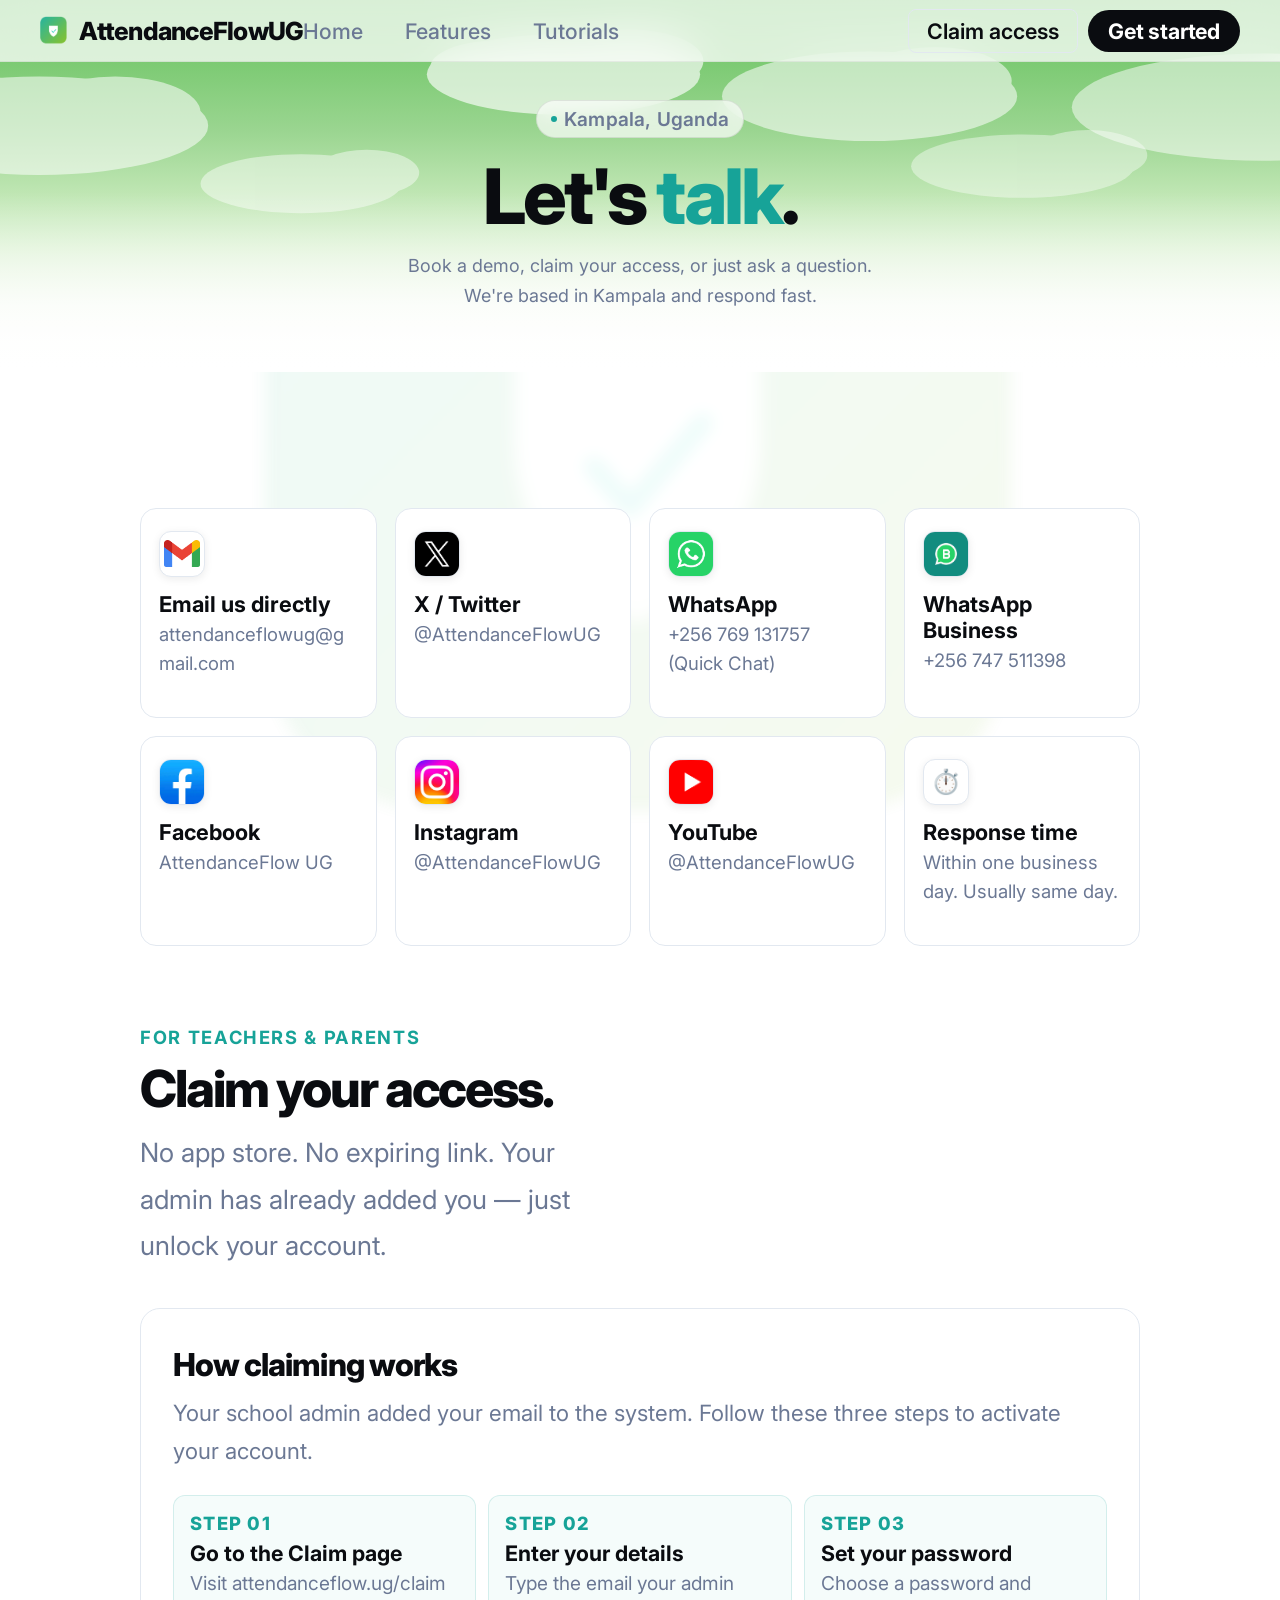
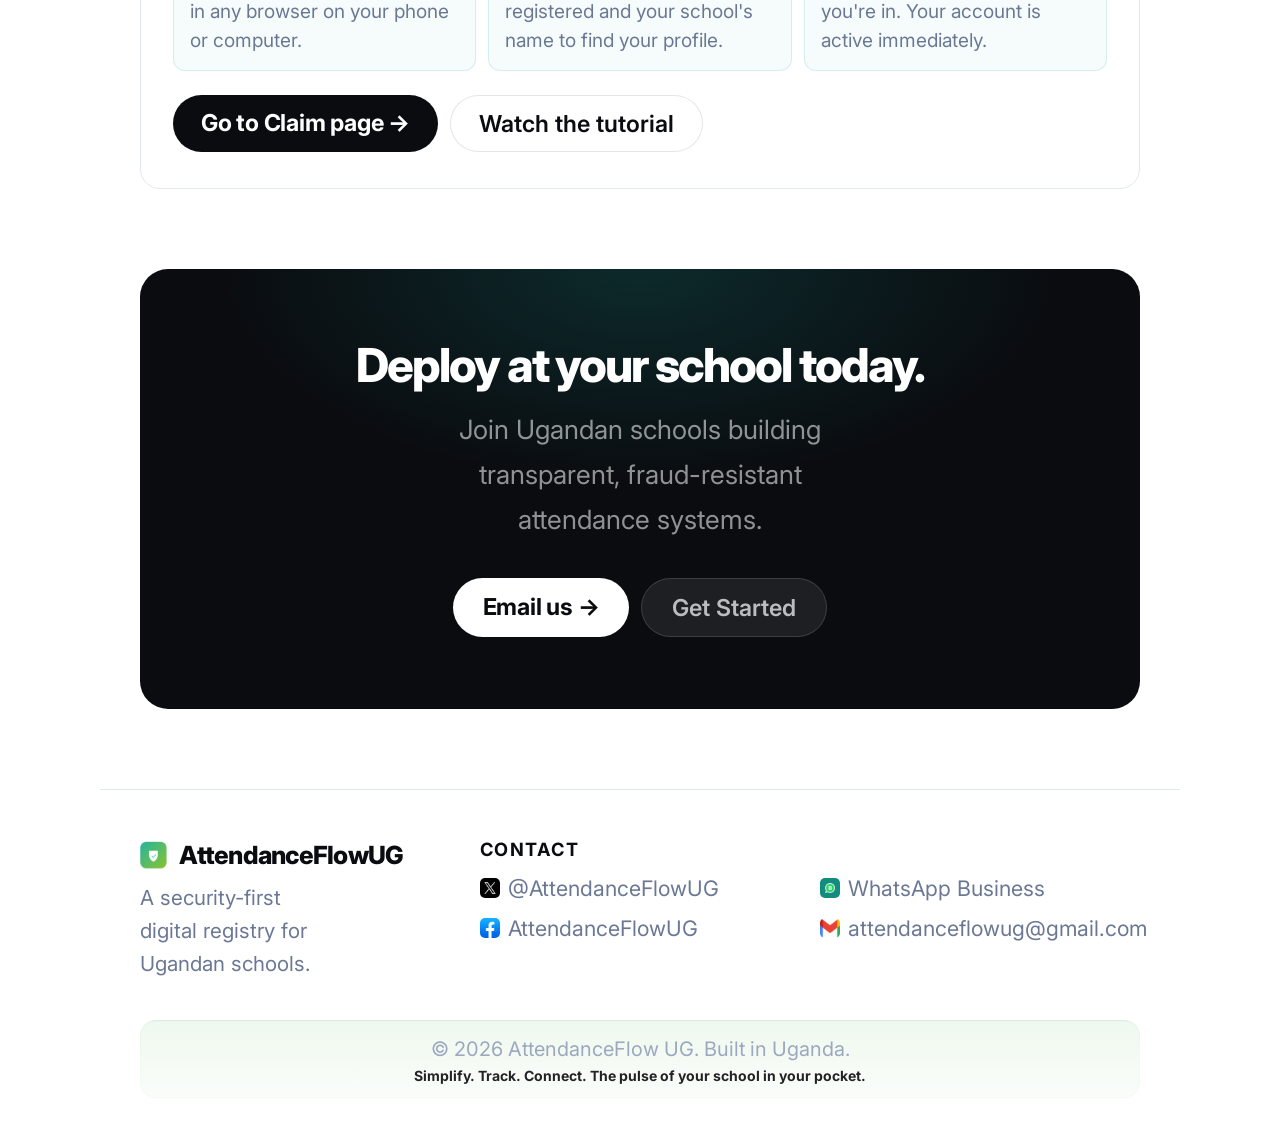
==== commit d032ad9c: "Fix YouTube asset case" ====
--- a/contact.html
+++ b/contact.html
@@ -478,7 +478,7 @@
         </div>
         <div class="info-card">
           <div class="info-icon-box">
-            <img src="Youtube.png" alt="YouTube" class="smooth-icon">
+            <img src="youtube.png" alt="YouTube" class="smooth-icon">
           </div>
           <div>
             <div class="info-title">YouTube</div>
